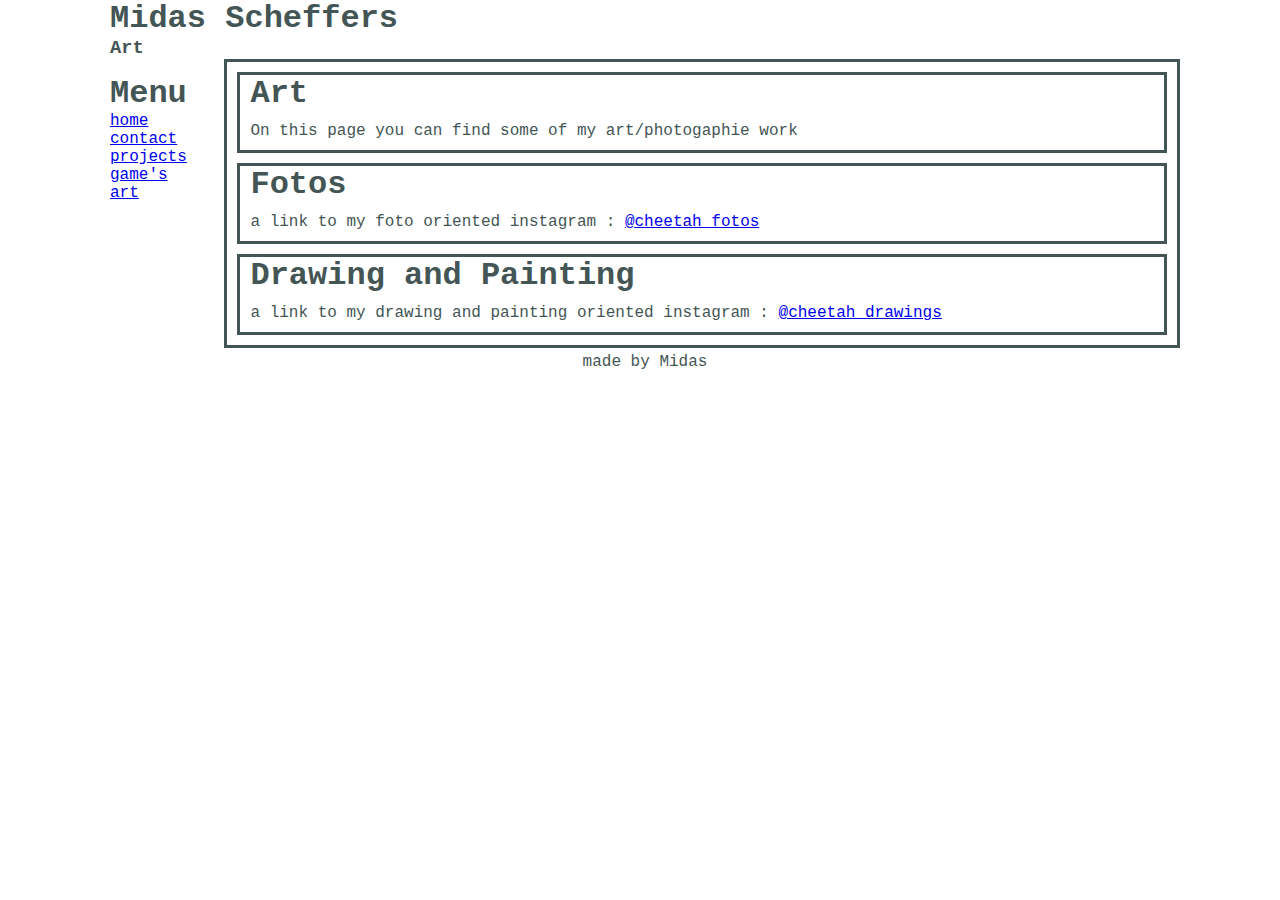
==== art.html @ 1fe03450 "[change] new style, put everything in the right spot" ====
<!DOCTYPE html>
<html>
  <head>
    <meta charset="utf-8">
    <style>
    @import url('https://fonts.googleapis.com/css?family=VT323');
    </style>
    <link rel="stylesheet" href="css/style.css" id="css_link">
    <script type="text/javascript" src="css_flip.js"></script>
    <title>Midas S - Home</title>
  </head>
  <body onload="set_css_state()">
    <div class="wrapper">
      <header>
        <h1>Midas Scheffers</h1>
        <h3>Art</h3>
      </header>
      <div class="middel">
        <nav>
          <ul>
            <li><h1>Menu</h1></li>
            <li><a href="index.html">home</a></li>
            <!-- <li><a href="badges.html">badges</a></li> -->
            <li><a href="contact.html">contact</a></li>
            <li><a href="projects.html">projects</a></li>
            <li><a href="game.html">game's</a></li>
            <li><a href="art.html">art</a></li>
          </ul>
        </nav>
        <section>

            <article>
              <h1>Art</h1>
              <p>
                On this page you can find some of my art/photogaphie work
              </p>
            </article>

            <article>
              <h1>Fotos</h1>
              <p>a link to my foto oriented instagram : <a href="https://www.instagram.com/cheetah_fotos/" target="_blank">@cheetah_fotos</a></p>
            </article>
            
            <article>
              <h1>Drawing and Painting</h1>
              <p>a link to my drawing and painting oriented instagram : <a href="https://www.instagram.com/cheetah_drawings/" target="_blank">@cheetah_drawings</a></p>
            </article>
           
        </section>
      </div>
      <footer><p>made by Midas</p></footer>
    </div>
  </body>
</html>
---- css/style.css ----
*{
  margin: 0px;
  padding: 0px;
}

body{
  background-color: #222233;
  font-family: 'VT323', monospace;
  font-size: 200%;
}

.wrapper{
  width: 1080px;
  margin: auto;
}

header{
  color: #ffc63c;
  background-color: #ff9200;
  text-align: center;
  float: left;
  width: 100%;
}

.middel{
  display: table;
  width: 100%;
  clear: left;
  float: left;
}

nav{
  display: table-cell;
  width: 15%;
  height: 100%;
  background-color: #ff4900;
  color: #ff892a;
}

nav ul {
    list-style-type: none;
}

nav li a:link{
  list-style-type: none;
  color: #ff892a;
  text-decoration: none;
}

nav li a:hover{
  list-style-type: none;
  color: #ffbd4c;
  text-decoration: none;
}

nav li a:active{
  list-style-type: none;
  color: #ff892a;
  text-decoration: none;
}

nav li a:visited{
  list-style-type: none;
  color: #ff892a;
  text-decoration: none;
}

section{
  display: table-cell;
  margin: 10px;
  width: 75%;
  height: 100%;
  color: #999999;
  border-style: solid;
  border-color: #112;
}

div.home_section p img{
  float: left;
  margin: 10px;
}
div.home_section p{
  float: left;
  margin: 10px;
}

article{
  border-color: #112;
  border-style: solid;
  margin: 10px;
}

article h1{
  background-color: #334;
}

article p {
  margin: 10px;
}

article p img{
  float: left;
  margin: 10px;
}

figure{
  display: inline-block;
}

footer{
  text-align: center;
  float: left;
  clear: both;
  width: 100%;
  background-color: #333344;
}

/* .credly__user > div > div {
  background-color: #222233 !important;
}

.credly__user a {
  background-color: #223 !important;
  width: 100px !important;
  height: 100px !important;
  border-color: #223 !important;
  border-radius: 15px 50px 30px 5px !important;
}

.credly__user a img {
  width: 75px !important;
  height: 75px !important;
}

.credly__user p {
  color: #223 !important;
} */
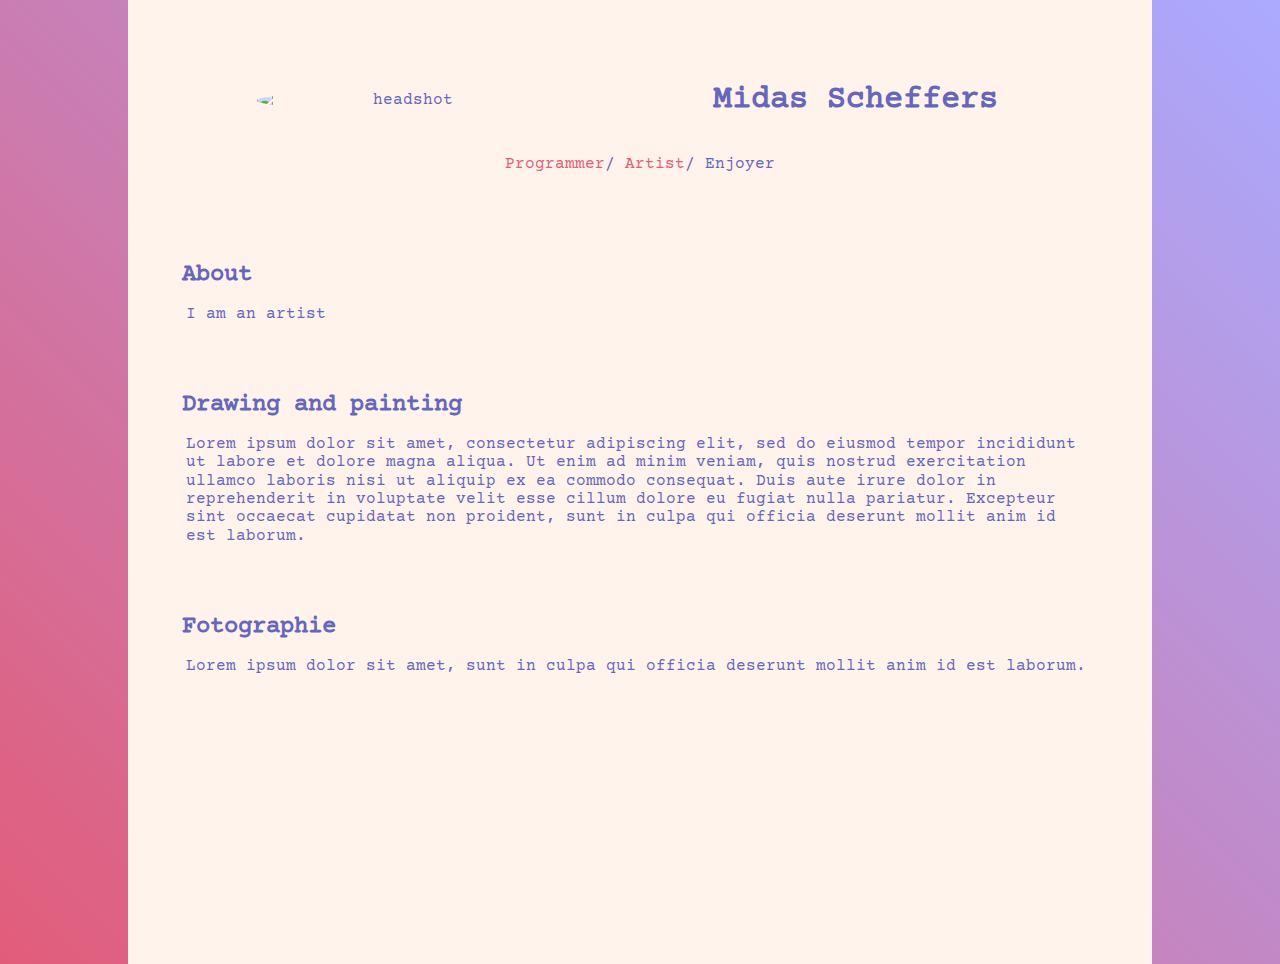
==== commit cdb79323: "[change] to new scheme" ====
--- a/art.html
+++ b/art.html
@@ -1,54 +1,40 @@
 <!DOCTYPE html>
-<html>
-  <head>
-    <meta charset="utf-8">
-    <style>
-    @import url('https://fonts.googleapis.com/css?family=VT323');
-    </style>
-    <link rel="stylesheet" href="css/style.css" id="css_link">
-    <script type="text/javascript" src="css_flip.js"></script>
-    <title>Midas S - Home</title>
-  </head>
-  <body onload="set_css_state()">
+<html lang="en">
+<head>
+    <meta charset="UTF-8">
+    <meta http-equiv="X-UA-Compatible" content="IE=edge">
+    <meta name="viewport" content="width=device-width, initial-scale=1.0">
+    <link rel="stylesheet" href="style/normalize.css">
+    <link rel="stylesheet" href="style/main.css">
+    <link rel="shortcut icon" type="image/jpg" href="favicon-32x32.png">
+    
+    <title>Art - Midas Scheffers</title>
+</head>
+<body>
     <div class="wrapper">
-      <header>
-        <h1>Midas Scheffers</h1>
-        <h3>Art</h3>
-      </header>
-      <div class="middel">
-        <nav>
-          <ul>
-            <li><h1>Menu</h1></li>
-            <li><a href="index.html">home</a></li>
-            <!-- <li><a href="badges.html">badges</a></li> -->
-            <li><a href="contact.html">contact</a></li>
-            <li><a href="projects.html">projects</a></li>
-            <li><a href="game.html">game's</a></li>
-            <li><a href="art.html">art</a></li>
-          </ul>
-        </nav>
+        <header>
+            <img src="images/headshot_2.jpg" alt="headshot" id="headshot_inline">
+            <h1><a href="index.html">Midas Scheffers</a></h1>
+            <p><a href="programming.html">Programmer</a>/ <a href="art.html">Artist</a>/ Enjoyer</p>
+        </header>
         <section>
-
             <article>
-              <h1>Art</h1>
-              <p>
-                On this page you can find some of my art/photogaphie work
-              </p>
+                <h2>About</h2>
+                <p>I am an artist</p>
             </article>
-
             <article>
-              <h1>Fotos</h1>
-              <p>a link to my foto oriented instagram : <a href="https://www.instagram.com/cheetah_fotos/" target="_blank">@cheetah_fotos</a></p>
+                <h2>Drawing and painting</h2>
+                <p>
+                    Lorem ipsum dolor sit amet, consectetur adipiscing elit, sed do eiusmod tempor incididunt ut labore et dolore magna aliqua. Ut enim ad minim veniam, quis nostrud exercitation ullamco laboris nisi ut aliquip ex ea commodo consequat. Duis aute irure dolor in reprehenderit in voluptate velit esse cillum dolore eu fugiat nulla pariatur. Excepteur sint occaecat cupidatat non proident, sunt in culpa qui officia deserunt mollit anim id est laborum.
+                </p>
             </article>
-            
             <article>
-              <h1>Drawing and Painting</h1>
-              <p>a link to my drawing and painting oriented instagram : <a href="https://www.instagram.com/cheetah_drawings/" target="_blank">@cheetah_drawings</a></p>
+                <h2>Fotographie</h2>
+                <p>
+                    Lorem ipsum dolor sit amet, sunt in culpa qui officia deserunt mollit anim id est laborum.
+                </p>
             </article>
-           
         </section>
-      </div>
-      <footer><p>made by Midas</p></footer>
     </div>
-  </body>
-</html>
+</body>
+</html>--- a/style/main.css
+++ b/style/main.css
@@ -0,0 +1,218 @@
+
+:root{
+    --light: #fff3eb;
+    --lighter: #fff9f5;
+    --middle: #e25c79;
+    --dark: #aaaaff;
+    --darker: #66b;
+
+    --break-point: 60em;
+}
+
+
+@font-face {
+    font-family: 'BioRhyme';
+    font-style: normal;
+    font-weight: 200;
+    src: url(../fonts/biorhyme.woff2) format('woff2');
+}
+
+@font-face {
+    font-family: 'Courier P';
+    font-style: normal;
+    font-weight: 200;
+    src: url(../fonts/courier_prime.woff2) format('woff2');
+}
+
+
+@keyframes fadeIn {
+    0% {opacity:0; margin-left: -1vw;}
+    100% {opacity:1; margin-left: 0px;}
+}
+
+
+/* styling */
+
+
+
+body{
+    font-family: 'Courier P', 'Segoe UI', Tahoma, Verdana, sans-serif;
+    background-color: var(--light);
+    color: var(--darker);
+    overflow-x: hidden;
+    padding: 0px;
+    margin: 0px;
+    background: var(--dark);
+    background: linear-gradient(45deg, var(--middle) 0%, var(--dark) 100%);
+}
+
+@media (min-width: 60rem){
+    body{
+        display: flex;
+        justify-content: center;
+    }
+}
+
+.gradient{
+    background: var(--dark);
+}
+
+.wrapper_head{
+    max-width: 60em;
+    padding: 2em;
+    background-color: var(--light);
+    display: flex;
+    flex-direction: column;
+    justify-content: center;
+    background-color: var(--light);
+    /* background-color: #aaa; */
+}
+
+@media (min-width: 60em){
+    .wrapper_head{
+        width: min(40vw, 60em);
+    }
+}
+
+.wrapper{
+    max-width: 60em;
+    padding: 2em;
+    min-height: 100%;
+    min-height: 100vh;
+    display: flex;
+    flex-direction: column;
+    background-color: var(--light);
+    /* background-color: #aaa; */
+}
+
+@media (min-width: 60em){
+    .wrapper{
+        max-width: 60em;
+    }
+}
+
+h1{
+    margin: 0px;
+}
+
+h1 a{
+    color: var(--darker);
+}
+
+h2{
+    margin: 0px;
+}
+
+a{
+    color: var(--middle);
+    text-decoration: none;
+}
+
+
+article{
+    margin-top: 20px;
+    /* background-color: var(--lighter);
+    border-color: var(--light); */
+    /* border-style: solid;
+    border-width: 1px;
+    border-radius: 6px; */
+    padding: 1em;
+}
+
+
+#headshot {
+    border-radius: 100%;
+    width: 40%;
+}
+
+#headshot_inline{
+    border-radius: 100%;
+    width: 200px;
+}
+
+
+header:not([class]){
+    display: flex;
+    align-items: center;
+    flex-wrap: wrap;
+    justify-content: space-around;
+    margin: 30px;
+    text-align: center;
+}
+
+header:not([class]) > *{
+    flex: 0 1 33%;
+}
+
+header:not([class]) > h1{
+    margin: 20px;
+}
+
+
+article h2{
+    /* background-color: var(--middle);
+    color: var(--light); */
+    border-radius: 6px;
+    padding: 6px;
+}
+
+article p{
+    margin: 10px;
+}
+
+article p img{
+    float: left;
+    margin: 10px;
+}
+
+img{
+    display: block;
+    max-width: 100%;
+}
+
+
+#age{
+    color: var(--middle);
+}
+
+
+header.landing_head {
+    font-family: 'BioRhyme', serif;
+    display: flex;
+    flex-direction: column;
+    justify-content: center;
+    width: 100vw;
+    height: 100vh;
+    
+    color: var(--light);
+}
+
+header.landing_head h1{
+    animation: fadeIn linear 1s;
+    font-size: clamp(3rem, 1rem + 10vw ,7rem);
+    font-style: italic;
+    text-decoration: underline;
+    padding-left: 10%;
+}
+
+header.landing_head p{
+    animation: fadeIn linear 1s;
+    font-size: clamp(1rem, 0.5rem + 5vw ,3rem);
+    padding-left: 10%;
+    font-style: bold;
+    text-decoration: underline;
+}
+
+header.landing_head a{
+    color: var(--light);
+}
+
+middle h2{
+    margin-top: 10px;
+}
+
+.clearfix:after {
+    content: "";
+    clear: both;
+    display: table;
+  }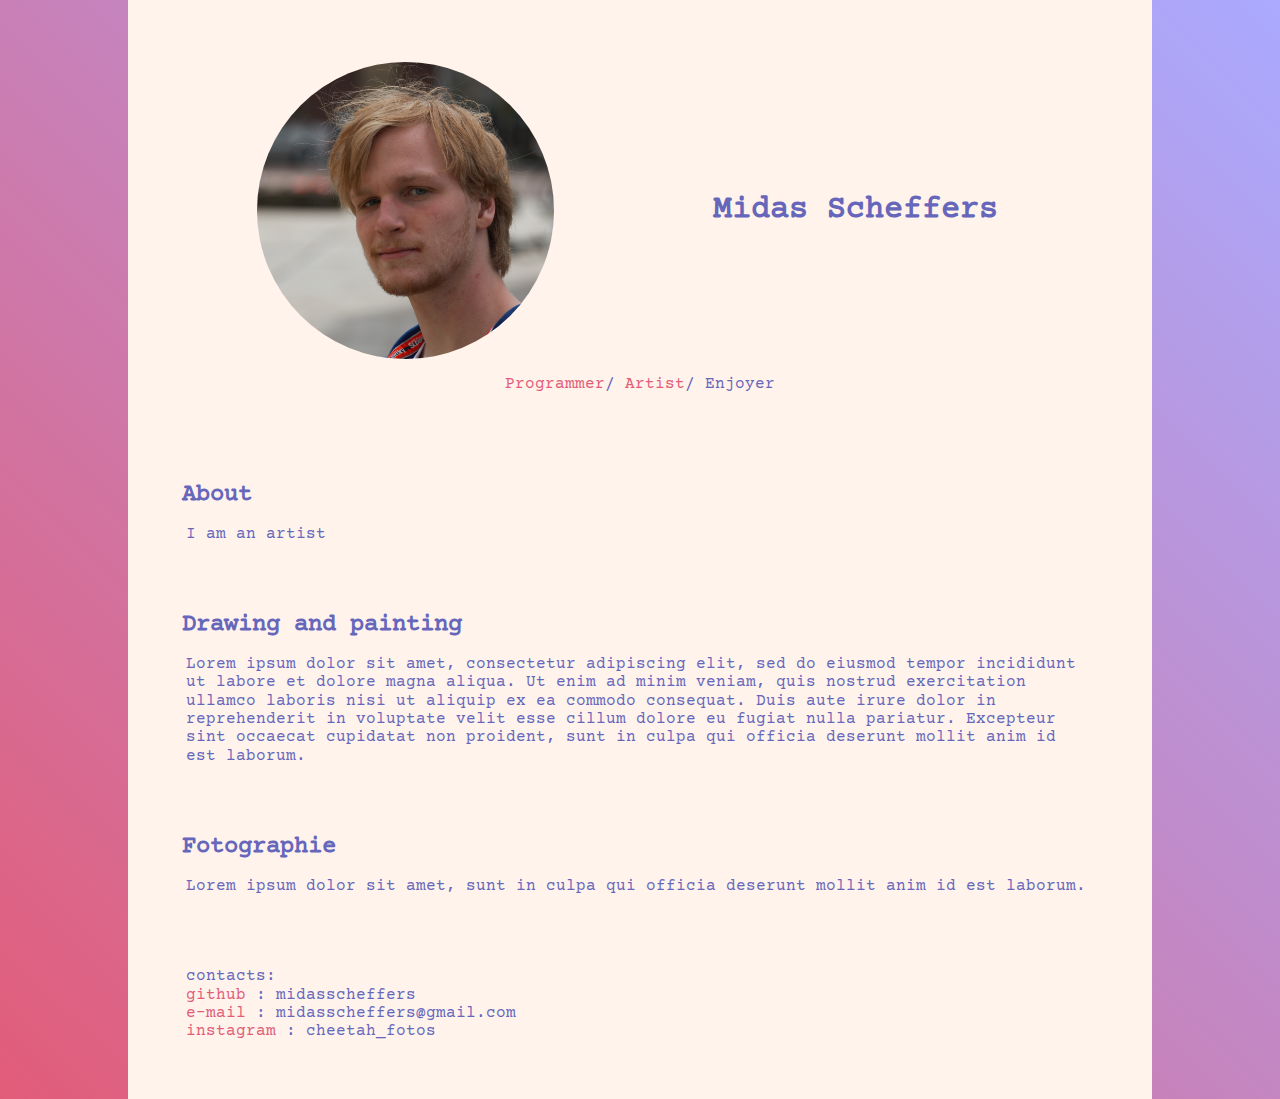
==== commit 323d9ab6: "[populate] site" ====
--- a/art.html
+++ b/art.html
@@ -35,6 +35,14 @@
                 </p>
             </article>
         </section>
+        <article>
+            <p>
+                  contacts: <br>
+                  <a href="https://www.github.com/midasscheffers">github</a> : midasscheffers<br> 
+                  <a href="mailto:midasscheffers@gmail.com">e-mail</a> : midasscheffers@gmail.com <br>
+                  <a href="https://instagram.com/cheetah_fotos">instagram</a> : cheetah_fotos
+            </p>
+        </article>
     </div>
 </body>
 </html>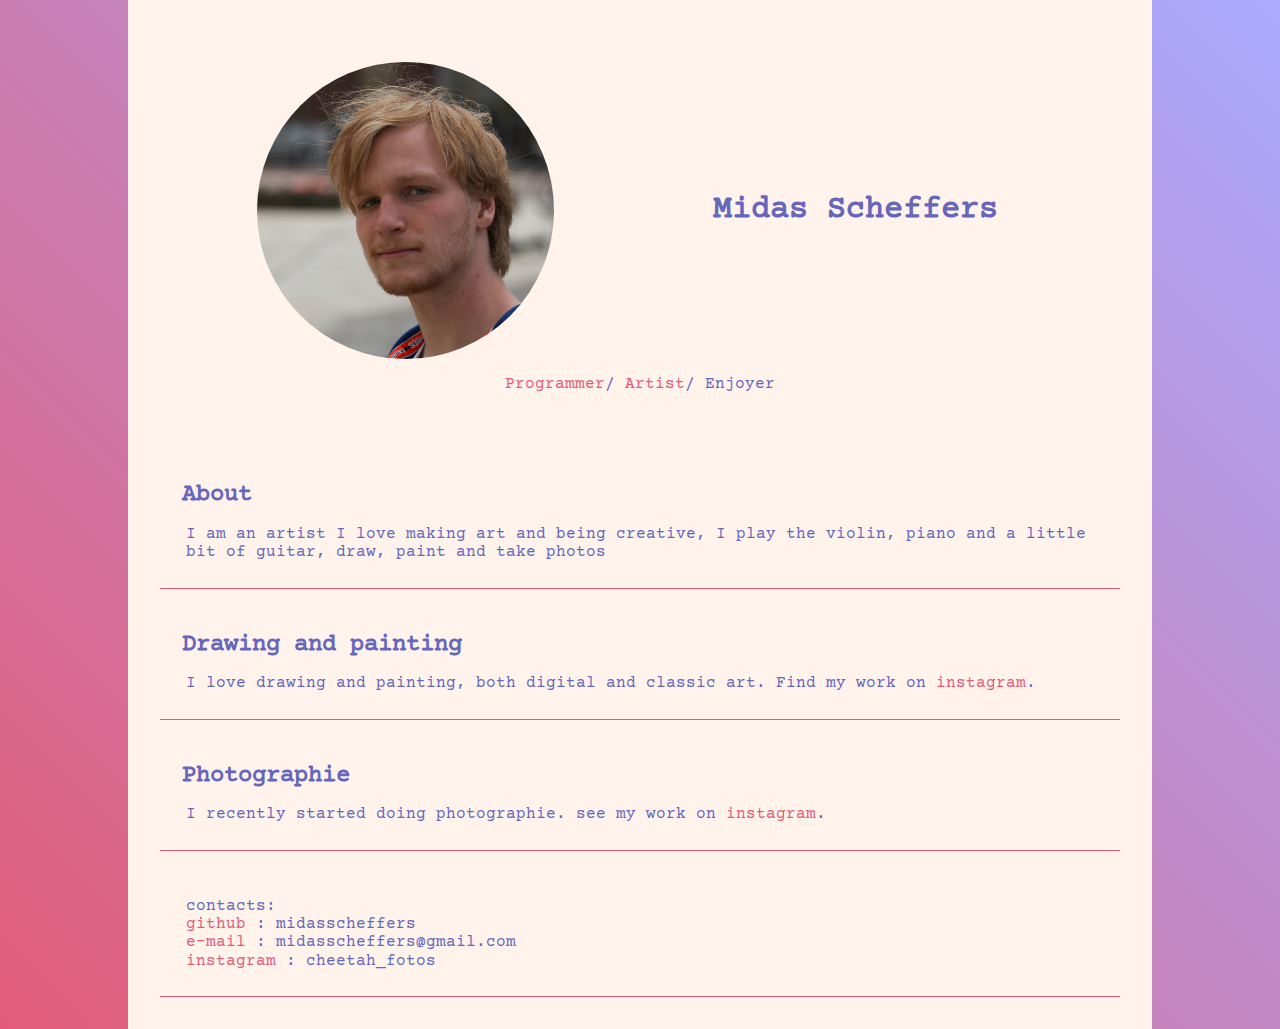
==== commit a0a02a68: "[add] content on the art page" ====
--- a/art.html
+++ b/art.html
@@ -20,18 +20,19 @@
         <section>
             <article>
                 <h2>About</h2>
-                <p>I am an artist</p>
+                <p>I am an artist I love making art and being creative, I play the violin, piano and a little bit of guitar, draw, paint and take photos</p>
             </article>
             <article>
                 <h2>Drawing and painting</h2>
                 <p>
-                    Lorem ipsum dolor sit amet, consectetur adipiscing elit, sed do eiusmod tempor incididunt ut labore et dolore magna aliqua. Ut enim ad minim veniam, quis nostrud exercitation ullamco laboris nisi ut aliquip ex ea commodo consequat. Duis aute irure dolor in reprehenderit in voluptate velit esse cillum dolore eu fugiat nulla pariatur. Excepteur sint occaecat cupidatat non proident, sunt in culpa qui officia deserunt mollit anim id est laborum.
+                    I love drawing and painting, both digital and classic art. Find my work on <a href="https://instagram.com/cheetah_drawings">instagram</a>.
                 </p>
             </article>
             <article>
-                <h2>Fotographie</h2>
+                <h2>Photographie</h2>
                 <p>
-                    Lorem ipsum dolor sit amet, sunt in culpa qui officia deserunt mollit anim id est laborum.
+                    I recently started doing photographie.
+                    see my work on <a href="https://instagram.com/cheetah_fotos">instagram</a>.
                 </p>
             </article>
         </section>
--- a/style/main.css
+++ b/style/main.css
@@ -46,10 +46,23 @@
     background: linear-gradient(45deg, var(--middle) 0%, var(--dark) 100%);
 }
 
+#down_arrow{
+    position: absolute;
+    /* margin: 50% auto; */
+    top:0px; left:0px;
+    width: 10vw;
+    transform: translate(50vw, 90vh);
+    mix-blend-mode:color-dodge;
+}
+
 @media (min-width: 60rem){
     body{
         display: flex;
         justify-content: center;
+    }
+
+    #down_arrow{
+        display: none;
     }
 }
 
@@ -117,6 +130,9 @@
     border-width: 1px;
     border-radius: 6px; */
     padding: 1em;
+    border-style: none none solid none;
+    border-bottom-color: var(--middle);
+    border-bottom-width: 1px;
 }
 
 
@@ -215,4 +231,15 @@
     content: "";
     clear: both;
     display: table;
-  }+  }
+
+body::-webkit-scrollbar {
+    display: none;
+}
+  
+  /* Hide scrollbar for IE, Edge and Firefox */
+body {
+    -ms-overflow-style: none;  /* IE and Edge */
+    scrollbar-width: none;  /* Firefox */
+}
+
